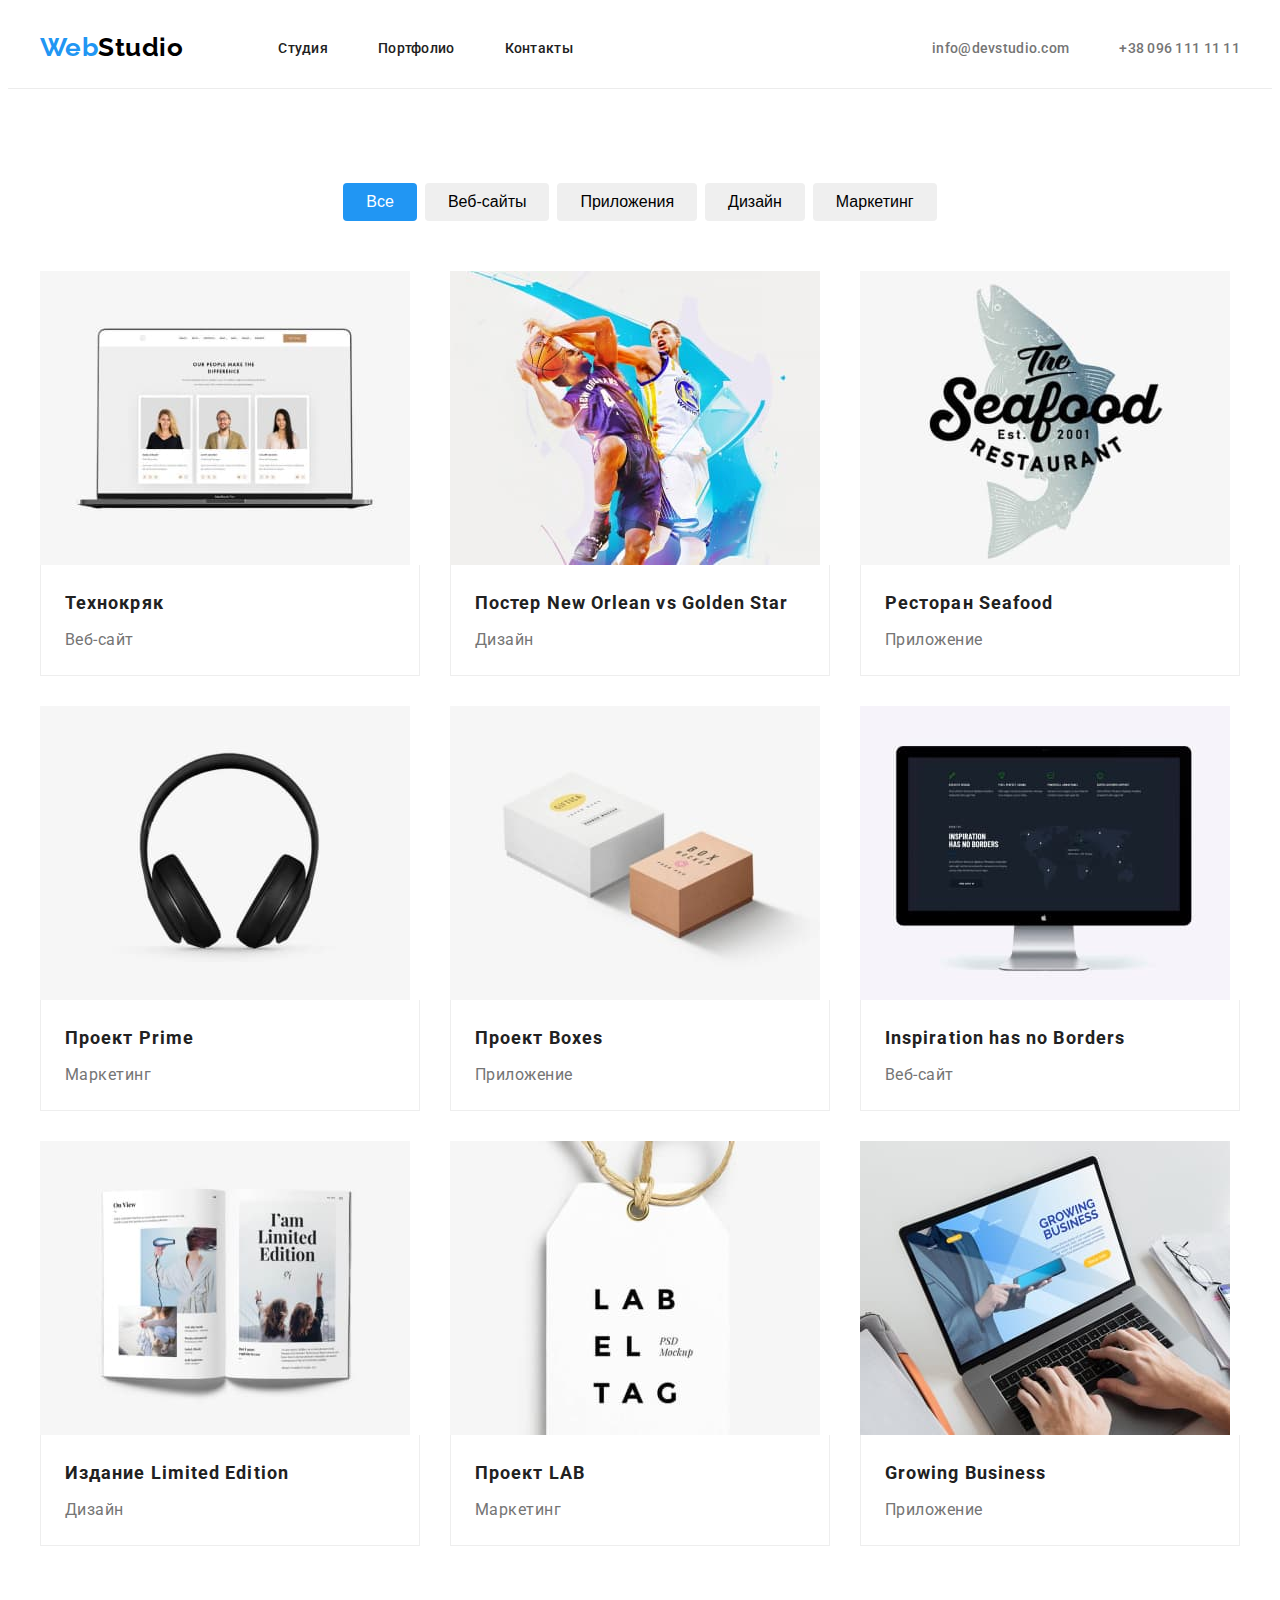
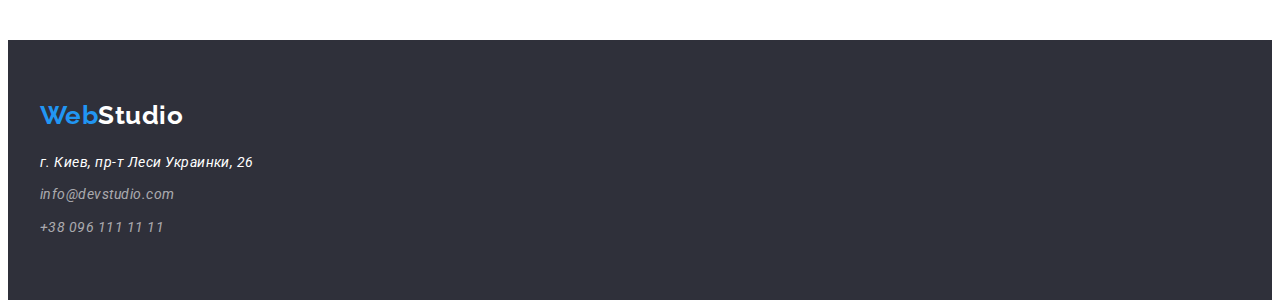
==== portfolio.html @ ddf94287 "добавляет файлы дз3" ====
<!DOCTYPE html>
<html lang="ru">
  <head>
    <meta charset="UTF-8" />
    <meta http-equiv="X-UA-Compatible" content="IE=edge" />
    <meta name="viewport" content="width=device-width, initial-scale=1.0" />
    <title>Document</title>
    <link rel="preconnect" href="https://fonts.googleapis.com" />
    <link rel="preconnect" href="https://fonts.gstatic.com" crossorigin />
    <link
      href="https://fonts.googleapis.com/css2?family=Raleway:wght@700&family=Roboto:wght@400;500;700;900&display=swap"
      rel="stylesheet"
    />
    <link
      rel="stylesheet"
      href="https://cdnjs.cloudflare.com/ajax/libs/modern-normalize/1.1.0/modern-normalize.min.css"
      integrity="sha512-wpPYUAdjBVSE4KJnH1VR1HeZfpl1ub8YT/NKx4PuQ5NmX2tKuGu6U/JRp5y+Y8XG2tV+wKQpNHVUX03MfMFn9Q=="
      crossorigin="anonymous"
      referrerpolicy="no-referrer"
    />
    <link rel="stylesheet" href="./css/style.css" />
  </head>

  <body>
    <header class="header">
      <div class="container header-container">
        <a class="link logo" href="./index.html"
          >Web<span class="logo-color-black">Studio</span>
        </a>
        <nav class="nav">
          <ul class="links header-links">
            <li class="list nav-item">
              <a class="header-link link" href="./index.html">Студия</a>
            </li>
            <li class="list nav-item">
              <a class="header-link link" href="./portfolio.html">Портфолио</a>
            </li>
            <li class="list nav-item">
              <a class="header-link link" href="#">Контакты</a>
            </li>
          </ul>
        </nav>
        <ul class="contacts header-contacts">
          <li class="list list-contacts">
            <a class="link link-contacts" href="mailto:info@devstudio.com"
              >info@devstudio.com</a
            >
          </li>
          <li class="list list-contacts">
            <a class="link link-contacts" href="tel:+380961111111"
              >+38 096 111 11 11</a
            >
          </li>
        </ul>
      </div>
    </header>
    <main>
      <section class="portfolio">
        <div class="container">
          <h2 class="visually-hidden">Портфолио</h2>
          <div class="container-btn">
            <ul class="portfolio-list">
              <li class="list btn-item">
                <button type="button" class="portfolio-btn btn active">Все</button>
              </li>
              <li class="list btn-item">
                <button type="button" class="portfolio-btn btn">
                  Веб-сайты
                </button>
              </li>
              <li class="list btn-item">
                <button type="button" class="portfolio-btn btn">
                  Приложения
                </button>
              </li>
              <li class="list btn-item">
                <button type="button" class="portfolio-btn btn">Дизайн</button>
              </li>
              <li class="list btn-item">
                <button type="button" class="portfolio-btn btn">
                  Маркетинг
                </button>
              </li>
            </ul>
          </div>
          <ul class="portfolio-cart-list">
            <li class="list portfolio-cart">
              <img
                src="./images/project-1.jpg"
                alt="сайт на ноутбуке"
                width="370"
                height="294"
              />
              <div class="container-portfolio">
                <h3 class="portfolio-title">Технокряк</h3>
                <p class="portfolio-text">Веб-сайт</p>
              </div>
            </li>
            <li class="list portfolio-cart">
              <img
                src="./images/project-2.jpg"
                alt="постер"
                width="370"
                height="294"
              />
              <div class="container-portfolio">
                <h3 class="portfolio-title">
                  Постер <span lang="en">New Orlean vs Golden Star</span>
                </h3>
                <p class="portfolio-text">Дизайн</p>
              </div>
            </li>
            <li class="list portfolio-cart">
              <img
                src="./images/project-3.jpg"
                alt="лого ресторана"
                width="370"
                height="294"
              />
              <div class="container-portfolio">
                <h3 class="portfolio-title">
                  Ресторан <span lang="en">Seafood</span>
                </h3>
                <p class="portfolio-text">Приложение</p>
              </div>
            </li>
            <li class="list portfolio-cart">
              <img
                src="./images/project-4.jpg"
                alt="наушники"
                width="370"
                height="294"
              />
              <div class="container-portfolio">
                <h3 class="portfolio-title">
                  Проект <span lang="en">Prime</span>
                </h3>
                <p class="portfolio-text">Маркетинг</p>
              </div>
            </li>
            <li class="list portfolio-cart">
              <img
                src="./images/project-5.jpg"
                alt="коробки"
                width="370"
                height="294"
              />
              <div class="container-portfolio">
                <h3 class="portfolio-title">
                  Проект <span lang="en">Boxes</span>
                </h3>
                <p class="portfolio-text">Приложение</p>
              </div>
            </li>
            <li class="list portfolio-cart">
              <img
                src="./images/project-6.jpg"
                alt="сайт на мониторе"
                width="370"
                height="294"
              />
              <div class="container-portfolio">
                <h3 lang="en" class="portfolio-title">
                  Inspiration has no Borders
                </h3>
                <p class="portfolio-text">Веб-сайт</p>
              </div>
            </li>
            <li class="list portfolio-cart">
              <img
                src="./images/project-7.jpg"
                alt="дизайн книги"
                width="370"
                height="294"
              />
              <div class="container-portfolio">
                <h3 class="portfolio-title">
                  Издание <span lang="en">Limited Edition</span>
                </h3>
                <p class="portfolio-text">Дизайн</p>
              </div>
            </li>
            <li class="list portfolio-cart">
              <img
                src="./images/project-8.jpg"
                alt="дизайн бирки"
                width="370"
                height="294"
              />
              <div class="container-portfolio">
                <h3 class="portfolio-title">
                  Проект <span lang="en">LAB</span>
                </h3>
                <p class="portfolio-text">Маркетинг</p>
              </div>
            </li>
            <li class="list portfolio-cart">
              <img
                src="./images/project-9.jpg"
                alt="приложение на ноутбуке"
                width="370"
                height="294"
              />
              <div class="container-portfolio">
                <h3 lang="en" class="portfolio-title">Growing Business</h3>
                <p class="portfolio-text">Приложение</p>
              </div>
            </li>
          </ul>
        </div>
      </section>
    </main>
    <footer class="footer">
      <div class="container">
        <a class="link logo" href="./index.html"
          >Web<span class="logo-color-white">Studio</span></a
        >
        <address class="address">
          <ul class="addres-lists">
            <li class="list address-item">
              <a class="link link-address" href=""
                >г. Киев, пр-т Леси Украинки, 26</a
              >
            </li>
            <li class="list address-item">
              <a
                class="link link-footer-contacts"
                href="mailto:info@devstudio.com"
                >info@devstudio.com</a
              >
            </li>
            <li class="list address-item">
              <a class="link link-footer-contacts" href="tel:+380961111111"
                >+38 096 111 11 11</a
              >
            </li>
          </ul>
        </address>
      </div>
    </footer>
  </body>
</html>
---- css/style.css ----
:root {
  --title-color: #212121;
  --text-color: #757575;
  --accent-color: #2196f3;
}

p,
h1,
h2,
h3,
h4,
h5,
h6 {
  margin: 0;
}

ul {
  margin: 0;
  padding-left: 0;
}

img {
  display: block;
}

body {
  font-family: "Roboto", sans-serif;
  letter-spacing: 0.03em;
  background: #ffffff;
}

.link {
  text-decoration: none;
}

.list {
  list-style: none;
}

.visually-hidden {
  position: absolute;
  width: 1px;
  height: 1px;
  margin: -1px;
  padding: 0;
  overflow: hidden;
  border: 0;
  clip: rect(0 0 0 0);
}

.container {
  width: 1200px;
  margin: 0 auto;
  padding-left: 15px;
  padding-right: 15px;
}

/*------------------header------------------*/

.logo {
  font-family: "Raleway", sans-serif;
  font-weight: 700;
  font-size: 26px;
  line-height: 1.19;
  color: var(--accent-color);
}

.btn {
  cursor: pointer;
  border: none;
}

.logo-color-black {
  color: #000000;
}

.header {
  padding-top: 24px;
  padding-bottom: 25px;
  max-width: 1600px;
  margin: 0 auto;

  border-bottom: 1px solid #ececec;
}

.header-link {
  font-weight: 500;
  font-size: 14px;
  line-height: 1.14;
  letter-spacing: 0.02em;
  color: #212121;
}
.header-link:hover,
.header-link:focus {
  color: var(--accent-color);
}

.link-contacts {
  font-weight: 500;
  font-size: 14px;
  line-height: 1.14;
  letter-spacing: 0.02em;
  color: #757575;
}
.link-contacts:hover,
.link-contacts:focus {
  color: var(--accent-color);
}

.header-container {
  display: flex;
  align-items: center;
}

.header-links {
  display: flex;
  align-items: center;
}

.nav-item:not(:first-child) {
  margin-left: 50px;
}
.nav-item:first-child {
  margin-left: 95px;
}

.header-contacts {
  margin-left: auto;
}

.contacts {
  display: flex;
  align-items: center;
}

.list-contacts:not(:first-child) {
  margin-left: 50px;
}

/*---------------hero-------------*/

.hero {
  background-color: #2f303a;
  max-width: 1600px;
  margin: 0 auto;
}

.hero-container {
  padding-top: 200px;
  padding-bottom: 200px;
}

.hero-title {
  max-width: 696px;
  margin-left: auto;
  margin-right: auto;
  font-weight: 900;
  font-size: 44px;
  line-height: 1.36;
  text-align: center;
  letter-spacing: 0.06em;
  text-transform: uppercase;
  color: #ffffff;
}

.hero-btn {
  padding: 10px 32px;
  margin-top: 30px;
  margin-left: auto;
  margin-right: auto;
  font-weight: 700;
  font-size: 16px;
  line-height: 1.87;
  display: flex;
  align-items: center;
  text-align: center;
  letter-spacing: 0.06em;
  color: #ffffff;
  background-color: var(--accent-color);
  box-shadow: 0px 4px 4px rgba(0, 0, 0, 0.15);
  border-radius: 4px;
}
.hero-btn:hover,
.hero-btn:focus {
  background-color: #188ce8;
}

/*-------------------benefits-----------------*/

.benefits-list {
  display: flex;
}

.benefits-item:not(:last-child) {
  margin-right: 30px;
}

.benefits {
  padding-top: 94px;
  padding-bottom: 94px;
}

.benefits-title {
  margin-bottom: 10px;
}

.benefits-title {
  font-weight: 700;
  font-size: 14px;
  line-height: 16px;
  letter-spacing: 0.03em;
  text-transform: uppercase;

  color: #212121;
}

.benefits-text {
  font-weight: 400;
  font-size: 14px;
  line-height: 1.71;
  color: var(--text-color);
}

/*business*/
.business {
  padding-bottom: 94px;
}

.business-title {
  margin-bottom: 50px;
}

.business-list {
  display: flex;
  margin-left: -30px;
  margin-top: -30px;
}

.business-item {
  flex-basis: calc(100% / 3 - 30px);
  margin-left: 30px;
  margin-top: 30px;
}

/*----------------team--------------*/

.team {
  padding-top: 94px;
  padding-bottom: 94px;
  max-width: 1600px;
  margin: 0 auto;
  background-color: #f5f4fa;
}

.team-title {
  padding-bottom: 50px;
}

.team-lists {
  margin-top: 50px;

  display: flex;
  margin-left: -30px;
  margin-top: -30px;
}

.cart {
  flex-basis: calc(100% / 4 - 30px);
  margin-left: 30px;
  margin-top: 30px;
  background: #ffffff;

  box-shadow: 0px 1px 3px rgba(0, 0, 0, 0.12), 0px 1px 1px rgba(0, 0, 0, 0.14),
    0px 2px 1px rgba(0, 0, 0, 0.2);
  border-radius: 0px 0px 4px 4px;
}

,
cart-info {
}

.title {
  font-weight: 700;
  font-size: 36px;
  line-height: 1.17;
  text-align: center;
  color: var(--title-color);
}

.cart-title {
  padding-top: 30px;
  font-weight: 500;
  font-size: 16px;
  line-height: 1.19;
  text-align: center;
  color: var(--title-color);
}

.cart-text {
  padding-top: 10px;
  font-weight: 400;
  font-size: 16px;
  line-height: 1.19;
  text-align: center;
  color: var(--text-color);
  padding-bottom: 30px;
}

/*portfolio*/

.portfolio {
  padding-top: 94px;
  padding-bottom: 94px;
}

.container-btn {
  margin-left: auto;
  margin-right: auto;
}

.portfolio-list {
  display: flex;
  justify-content: center;
}

.btn-item {
}

.btn-item:not(:last-child) {
  margin-right: 8px;
}

.portfolio-btn {
  padding: 6px 23px;
  font-weight: 500;
  font-size: 16px;
  line-height: 1.62;
  text-align: center;
  color: --title-color background-color #f5f4fa;
  border-radius: 4px;
}

.active,
.portfolio-btn:hover,
.portfolio-btn:focus {
  background-color: var(--accent-color);
  color: #ffffff;
}

.portfolio-cart-list {
  padding-top: 50px;
  display: flex;
  flex-wrap: wrap;
  margin-left: -30px;
  margin-top: -30px;
}
.portfolio-cart {
  flex-basis: calc(100% / 3 - 30px);
  margin-left: 30px;
  margin-top: 30px;
}

.container-portfolio {
  border-bottom: 1px solid #eeeeee;
  border-left: 1px solid #eeeeee;
  border-right: 1px solid #eeeeee;
}

.portfolio-title {
  padding-top: 20px;
  padding-left: 24px;
  font-weight: 700;
  font-size: 18px;
  line-height: 2;
  letter-spacing: 0.06em;
  color: var(--title-color);
}

.portfolio-text {
  margin-top: 4px;
  padding-left: 24px;
  padding-bottom: 20px;
  font-weight: 400;
  font-size: 16px;
  line-height: 1.87;
  color: var(--text-color);
}

/*footer*/

.footer {
  padding-top: 60px;
  max-width: 1600px;
  margin: 0 auto;
  background-color: #2f303a;
}

.logo-color-white {
  color: #ffffff;
}
.address {
  margin-top: 20px;
}

.addres-lists {
  padding-bottom: 60px;
}
.address-item:not(:first-child) {
  margin-top: 9px;
}

.link-address {
  font-size: 14px;
  line-height: 1.71;
  color: #ffffff;
}

.link-footer-contacts {
  font-size: 14px;
  line-height: 1.71;
  color: rgba(255, 255, 255, 0.6);
}
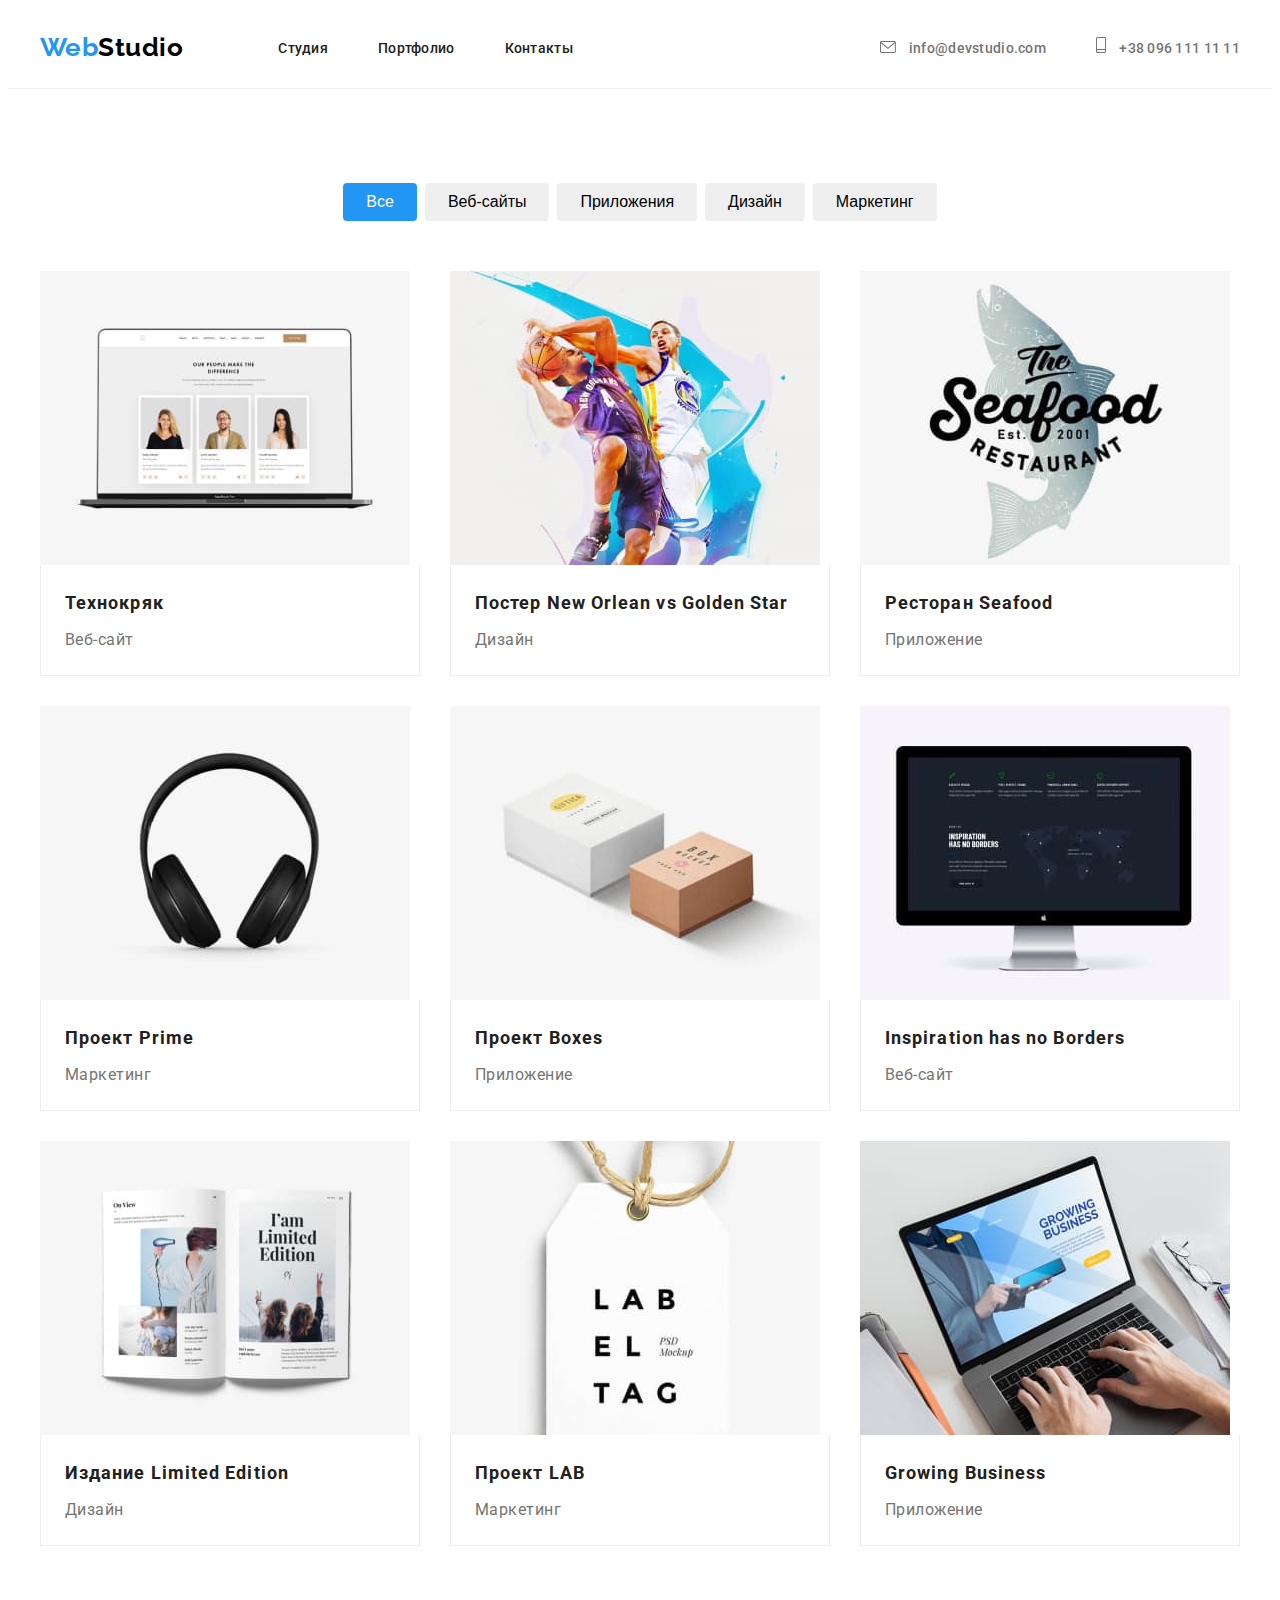
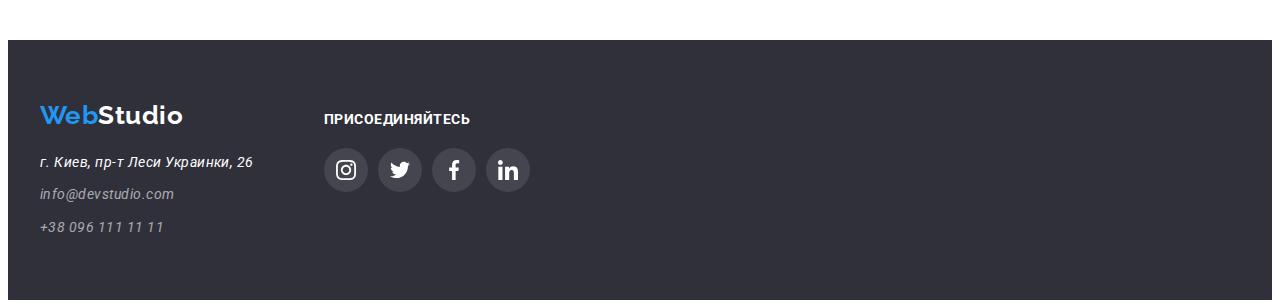
==== commit 125085c0: "добавляет стилизацию" ====
--- a/portfolio.html
+++ b/portfolio.html
@@ -41,14 +41,23 @@
           </ul>
         </nav>
         <ul class="contacts header-contacts">
-          <li class="list list-contacts">
-            <a class="link link-contacts" href="mailto:info@devstudio.com"
-              >info@devstudio.com</a
+          <li class="list list-contacts mail-item">
+            <a
+              class="link link-contacts link-mail"
+              href="mailto:info@devstudio.com"
+            >
+              <svg class="mail-icon icon">
+                <use href="./images/sprite.svg#icon-envelope"></use>
+              </svg>
+              info@devstudio.com</a
             >
           </li>
-          <li class="list list-contacts">
-            <a class="link link-contacts" href="tel:+380961111111"
-              >+38 096 111 11 11</a
+          <li class="list list-contacts phone-item">
+            <a class="link link-contacts" href="tel:+380961111111">
+              <svg class="phone-icon icon">
+                <use href="./images/sprite.svg#icon-smartphone"></use>
+              </svg>
+              +38 096 111 11 11</a
             >
           </li>
         </ul>
@@ -61,7 +70,9 @@
           <div class="container-btn">
             <ul class="portfolio-list">
               <li class="list btn-item">
-                <button type="button" class="portfolio-btn btn active">Все</button>
+                <button type="button" class="portfolio-btn btn active">
+                  Все
+                </button>
               </li>
               <li class="list btn-item">
                 <button type="button" class="portfolio-btn btn">
@@ -211,31 +222,50 @@
       </section>
     </main>
     <footer class="footer">
-      <div class="container">
-        <a class="link logo" href="./index.html"
-          >Web<span class="logo-color-white">Studio</span></a
-        >
-        <address class="address">
-          <ul class="addres-lists">
-            <li class="list address-item">
-              <a class="link link-address" href=""
-                >г. Киев, пр-т Леси Украинки, 26</a
-              >
-            </li>
-            <li class="list address-item">
-              <a
-                class="link link-footer-contacts"
-                href="mailto:info@devstudio.com"
-                >info@devstudio.com</a
-              >
-            </li>
-            <li class="list address-item">
-              <a class="link link-footer-contacts" href="tel:+380961111111"
-                >+38 096 111 11 11</a
-              >
+      <div class="container footer-container">
+        <div class="contacts-block">
+          <a class="link logo" href="./index.html">Web<span class="logo-color-white">Studio</span></a>
+          <address class="address">
+            <ul class="addres-lists">
+              <li class="list address-item">
+                <a class="link link-address" href="">г. Киев, пр-т Леси Украинки, 26</a>
+              </li>
+              <li class="list address-item">
+                <a class="link link-footer-contacts" href="mailto:info@devstudio.com">info@devstudio.com</a>
+              </li>
+              <li class="list address-item">
+                <a class="link link-footer-contacts" href="tel:+380961111111">+38 096 111 11 11</a>
+              </li>
+            </ul>
+          </address>
+        </div>
+        <div class="social-block">
+          <p class="join">присоединяйтесь</p>
+          <ul class="footer-social-list">
+            <li class="footer-social-item list">
+              <a href="" class="footer-social-link link">
+                <svg class="footer-social-icon">
+                  <use href="./images/sprite.svg#icon-instagram"></use>
+                </svg>
+              </a>
+            </li>
+            <li class="footer-social-item list">
+              <a href="" class="footer-social-link link"><svg class="footer-social-icon">
+                  <use href="./images/sprite.svg#icon-twitter"></use>
+                </svg></a>
+            </li>
+            <li class="footer-social-item list">
+              <a href="" class="footer-social-link link"><svg class="footer-social-icon">
+                  <use href="./images/sprite.svg#icon-facebook"></use>
+                </svg></a>
+            </li>
+            <li class="footer-social-item list">
+              <a href="" class="footer-social-link link"><svg class="footer-social-icon">
+                  <use href="./images/sprite.svg#icon-linkedin"></use>
+                </svg></a>
             </li>
           </ul>
-        </address>
+        </div>
       </div>
     </footer>
   </body>
--- a/css/style.css
+++ b/css/style.css
@@ -102,6 +102,7 @@
   letter-spacing: 0.02em;
   color: #757575;
 }
+
 .link-contacts:hover,
 .link-contacts:focus {
   color: var(--accent-color);
@@ -133,6 +134,29 @@
   align-items: center;
 }
 
+.link-mail {
+  width: 100%;
+  height: 100%;
+  fill: currentColor;
+}
+
+.mail-icon {
+  width: 16px;
+  height: 12px;
+  margin-right: 10px;
+}
+
+.link-phone {
+  width: 100%;
+  height: 100%;
+}
+
+.phone-icon {
+  width: 10px;
+  height: 16px;
+  margin-right: 10px;
+}
+
 .list-contacts:not(:first-child) {
   margin-left: 50px;
 }
@@ -140,9 +164,17 @@
 /*---------------hero-------------*/
 
 .hero {
-  background-color: #2f303a;
   max-width: 1600px;
   margin: 0 auto;
+  background-color: #c4c4c4;
+  background-image: linear-gradient(
+      rgba(47, 48, 58, 0.4),
+      rgba(47, 48, 58, 0.4)
+    ),
+    url(../images/hero-bg.jpg);
+  background-repeat: no-repeat;
+  background-position: center;
+  background-size: cover;
 }
 
 .hero-container {
@@ -187,6 +219,22 @@
 
 /*-------------------benefits-----------------*/
 
+.container-benefits {
+  width: 270px;
+  height: 120px;
+  background-color: #f5f4fa;
+  margin-bottom: 30px;
+
+  display: flex;
+  align-items: center;
+  justify-content: center;
+}
+
+.benefit-icon {
+  width: 70px;
+  height: 70px;
+}
+
 .benefits-list {
   display: flex;
 }
@@ -202,9 +250,6 @@
 
 .benefits-title {
   margin-bottom: 10px;
-}
-
-.benefits-title {
   font-weight: 700;
   font-size: 14px;
   line-height: 16px;
@@ -275,8 +320,8 @@
   border-radius: 0px 0px 4px 4px;
 }
 
-,
-cart-info {
+.cart-info {
+  padding-bottom: 30px;
 }
 
 .title {
@@ -303,7 +348,99 @@
   line-height: 1.19;
   text-align: center;
   color: var(--text-color);
-  padding-bottom: 30px;
+  margin-bottom: 16px;
+}
+
+.social-list {
+  display: flex;
+  justify-content: center;
+}
+
+.social-item {
+  width: 44px;
+  height: 44px;
+}
+
+.social-item + .social-item {
+  margin-left: 10px;
+}
+
+.social-link {
+  width: 100%;
+  height: 100%;
+
+  border-radius: 50%;
+  background-color: #ffffff;
+  display: flex;
+  align-items: center;
+  justify-content: center;
+}
+
+.social-link:hover,
+.social-link:focus {
+  background-color: var(--accent-color);
+}
+
+.social-link:hover .social-icon,
+.social-link:focus .social-icon {
+  fill: #ffffff;
+}
+
+.social-icon {
+  width: 20px;
+  height: 20px;
+  fill: #afb1b8;
+}
+
+/* Regular customers */
+
+.clients-container {
+  padding-top: 94px;
+  padding-bottom: 94px;
+}
+
+.clients-title {
+  margin-bottom: 50px;
+}
+.clients-lists {
+  display: flex;
+  margin-left: -30px;
+  margin-top: -30px;
+}
+.clients-item {
+  width: 170px;
+  height: 92px;
+  flex-basis: calc(100% / 6 - 30px);
+  margin-left: 30px;
+  margin-top: 30px;
+}
+
+.clients-link {
+  width: 100%;
+  height: 100%;
+  border: 1px solid #afb1b8;
+  border-radius: 4px;
+  box-shadow: 0px 4px 4px 0px #00000040;
+  display: flex;
+  align-items: center;
+  justify-content: center;
+}
+
+.clients-link:hover,
+.clients-link:focus {
+  fill: var(--accent-color);
+  border: 1px solid var(--accent-color);
+}
+
+.clients-link:hover .client-icon,
+.clients-link:focus .client-icon {
+  fill: var(--accent-color);
+}
+
+.client-icon {
+  width: 106px;
+  height: 60px;
+  fill: #afb1b8;
 }
 
 /*portfolio*/
@@ -415,8 +552,65 @@
   color: #ffffff;
 }
 
+.footer-container {
+  display: flex;
+}
+
+.contacts-block {
+  margin-right: 70px;
+}
+
 .link-footer-contacts {
   font-size: 14px;
   line-height: 1.71;
   color: rgba(255, 255, 255, 0.6);
 }
+
+.social-block {
+  padding-top: 12px;
+}
+
+.join {
+  font-weight: 700;
+  font-size: 14px;
+  line-height: 1.14;
+  text-transform: uppercase;
+  color: #ffffff;
+  margin-bottom: 20px;
+}
+
+.footer-social-list {
+  display: flex;
+  justify-content: center;
+}
+
+.footer-social-item {
+  width: 44px;
+  height: 44px;
+}
+
+.footer-social-item + .footer-social-item {
+  margin-left: 10px;
+}
+
+.footer-social-link {
+  width: 100%;
+  height: 100%;
+
+  border-radius: 50%;
+  background-color: rgba(255, 255, 255, 0.1);
+  display: flex;
+  align-items: center;
+  justify-content: center;
+}
+
+.footer-social-link:hover,
+.footer-social-link:focus {
+  background-color: var(--accent-color);
+}
+
+.footer-social-icon {
+  width: 20px;
+  height: 20px;
+  fill: #ffffff;
+}
